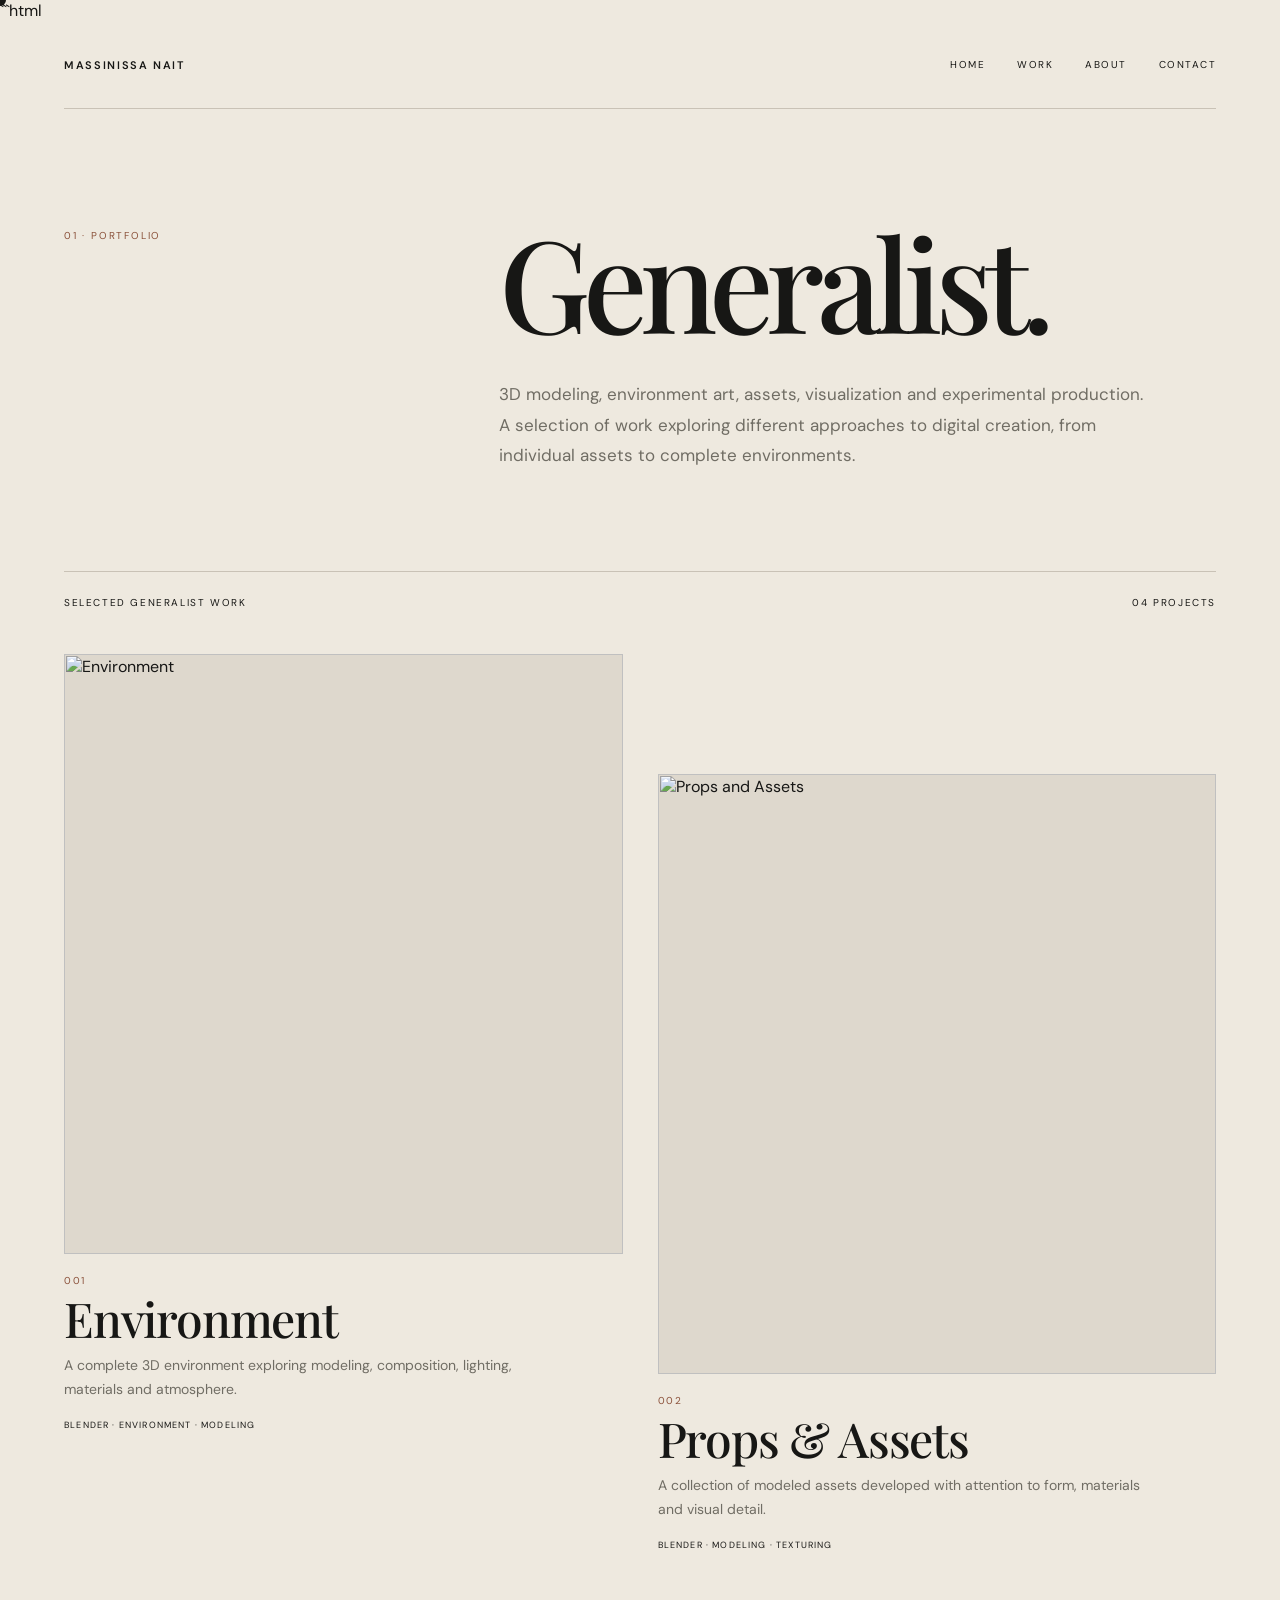
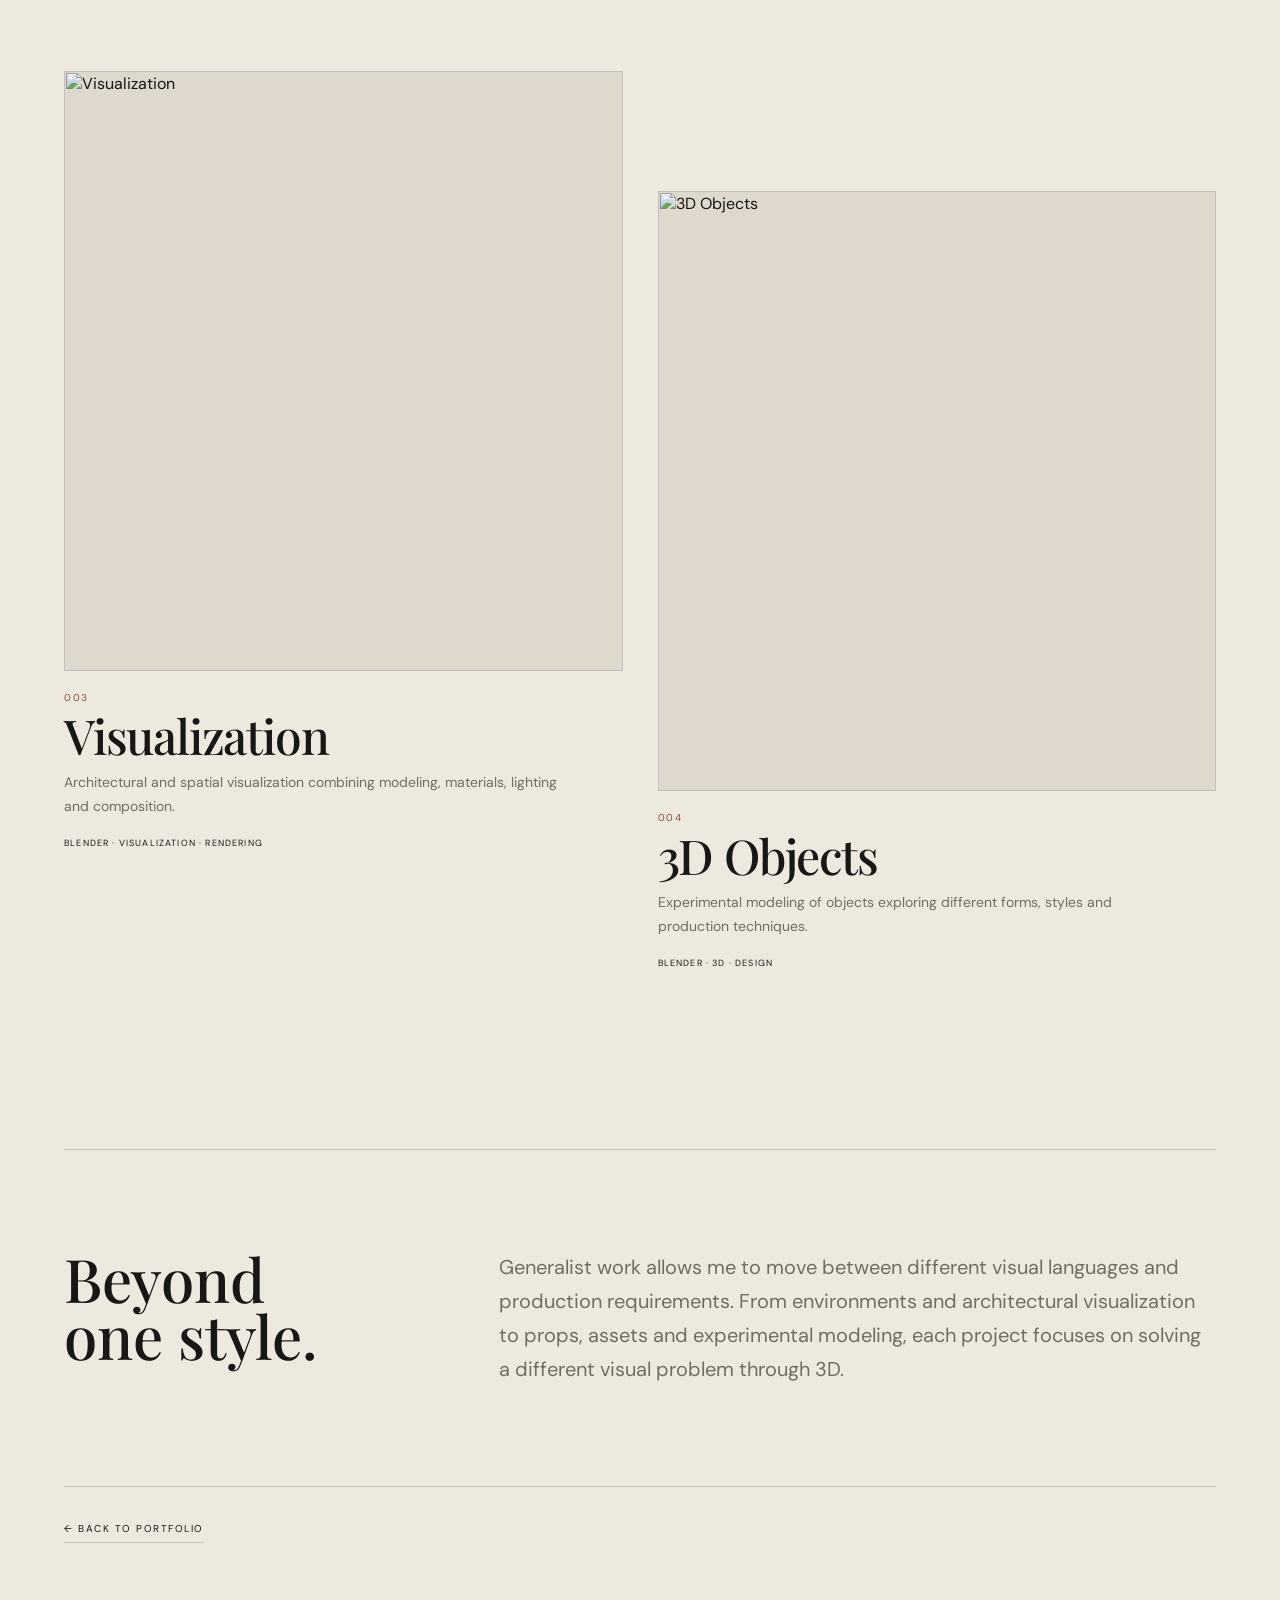
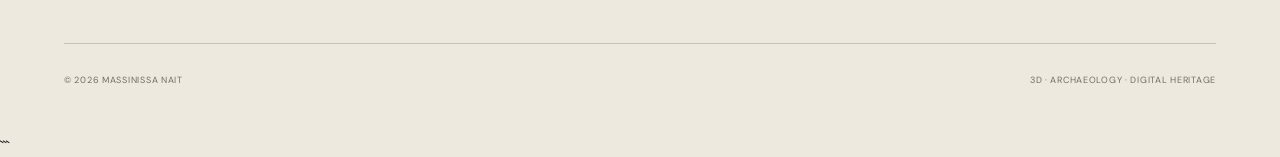
==== generalist.html @ 4fa867db "Add files via upload" ====
```html
<!DOCTYPE html>
<html lang="en">

<head>
<meta charset="UTF-8">
<meta name="viewport" content="width=device-width, initial-scale=1.0">

<title>Generalist — Massinissa Nait</title>

<link rel="preconnect" href="https://fonts.googleapis.com">
<link rel="preconnect" href="https://fonts.gstatic.com" crossorigin>

<link
    href="https://fonts.googleapis.com/css2?family=DM+Sans:wght@400;500;600&family=Playfair+Display:wght@500;600&display=swap"
    rel="stylesheet"
>

<style>

/* =========================================================
   ROOT
========================================================= */

:root {
    --paper: #eee9df;
    --ink: #171715;
    --muted: #706d64;
    --line: #c9c2b6;
    --accent: #8a5039;
}


/* =========================================================
   RESET
========================================================= */

* {
    margin: 0;
    padding: 0;
    box-sizing: border-box;
}

html {
    scroll-behavior: smooth;
}

body {
    background: var(--paper);
    color: var(--ink);
    font-family: "DM Sans", sans-serif;
    overflow-x: hidden;
}

a {
    color: inherit;
    text-decoration: none;
}


/* =========================================================
   PAGE REVEAL
========================================================= */

body::before {
    content: "";
    position: fixed;
    inset: 0;
    background: var(--ink);
    z-index: 9999;
    pointer-events: none;
    animation:
        pageReveal 1.1s cubic-bezier(.77,0,.18,1)
        forwards;
}

@keyframes pageReveal {

    from {
        transform: translateY(0);
    }

    to {
        transform: translateY(-100%);
    }

}


/* =========================================================
   CONTAINER
========================================================= */

.container {
    width: min(1280px, 90%);
    margin: auto;
}


/* =========================================================
   HEADER
========================================================= */

header {
    height: 88px;
    display: flex;
    align-items: center;
    justify-content: space-between;
    border-bottom: 1px solid var(--line);
}

.logo {
    font-size: 11px;
    font-weight: 600;
    letter-spacing: .15em;
    text-transform: uppercase;
}

.navigation {
    display: flex;
    gap: 32px;
}

.navigation a {
    position: relative;
    font-size: 10px;
    letter-spacing: .15em;
    text-transform: uppercase;
}

.navigation a::after {
    content: "";
    position: absolute;
    left: 0;
    bottom: -7px;
    width: 0;
    height: 1px;
    background: var(--accent);
    transition: width .3s ease;
}

.navigation a:hover::after {
    width: 100%;
}


/* =========================================================
   PAGE INTRO
========================================================= */

.page-intro {
    padding: 120px 0 100px;
    display: grid;
    grid-template-columns: 1fr 2fr;
    gap: 6vw;
}

.page-number {
    color: var(--accent);
    font-size: 10px;
    letter-spacing: .18em;
    text-transform: uppercase;
}

.page-intro-content {
    max-width: 850px;
}

.page-title {
    font-family: "Playfair Display", serif;
    font-size: clamp(70px, 10vw, 145px);
    font-weight: 500;
    line-height: .82;
    letter-spacing: -.06em;
}

.page-description {
    max-width: 650px;
    margin-top: 45px;
    color: var(--muted);
    font-size: 17px;
    line-height: 1.8;
}


/* =========================================================
   PROJECT SECTION HEADER
========================================================= */

.section-header {
    border-top: 1px solid var(--line);
    padding: 24px 0 45px;
    display: flex;
    justify-content: space-between;
    gap: 30px;
}

.section-header span {
    font-size: 10px;
    letter-spacing: .16em;
    text-transform: uppercase;
}


/* =========================================================
   PROJECT GRID
========================================================= */

.projects {
    display: grid;
    grid-template-columns: repeat(2, 1fr);
    column-gap: 35px;
    row-gap: 120px;
    margin-bottom: 180px;
}


/* =========================================================
   PROJECT
========================================================= */

.project {
    position: relative;
}


/* Asymmetric desktop layout */

.project:nth-child(even) {
    margin-top: 120px;
}


/* =========================================================
   PROJECT IMAGE
========================================================= */

.project-image {
    position: relative;
    width: 100%;
    height: 600px;
    overflow: hidden;
    background: #ded8cd;
}

.project-image img {
    display: block;
    width: 100%;
    height: 100%;
    object-fit: cover;

    filter: saturate(.72);

    transition:
        transform 1.2s cubic-bezier(.2,.7,.2,1),
        filter .7s ease;
}

.project:hover .project-image img {
    transform: scale(1.045);
    filter: saturate(1);
}


/* =========================================================
   PROJECT OVERLAY
========================================================= */

.project-overlay {
    position: absolute;
    inset: 0;

    display: flex;
    align-items: flex-end;
    justify-content: flex-end;

    padding: 25px;

    background:
        linear-gradient(
            to bottom,
            transparent 50%,
            rgba(0,0,0,.45)
        );

    opacity: 0;

    transition: opacity .4s ease;
}

.project:hover .project-overlay {
    opacity: 1;
}

.view-button {
    padding: 12px 17px;
    background: var(--paper);

    font-size: 9px;
    letter-spacing: .14em;
    text-transform: uppercase;
}


/* =========================================================
   PROJECT INFO
========================================================= */

.project-info {
    padding-top: 20px;
}

.project-number {
    color: var(--accent);
    font-size: 10px;
    letter-spacing: .16em;
}

.project-title {
    margin-top: 7px;

    font-family: "Playfair Display", serif;

    font-size: 48px;
    font-weight: 500;
    line-height: 1;

    letter-spacing: -.025em;
}

.project-description {
    max-width: 500px;

    margin-top: 12px;

    color: var(--muted);

    font-size: 14px;
    line-height: 1.7;
}

.project-tags {
    margin-top: 18px;

    font-size: 9px;
    letter-spacing: .13em;

    text-transform: uppercase;
}


/* =========================================================
   PROJECT DETAIL
========================================================= */

.project-details {
    border-top: 1px solid var(--line);

    padding: 100px 0;

    display: grid;
    grid-template-columns: 1fr 2fr;
    gap: 6vw;
}

.project-details h2 {
    font-family: "Playfair Display", serif;

    font-size: 60px;
    font-weight: 500;

    line-height: .95;
}

.project-details p {
    max-width: 750px;

    font-size: 20px;
    line-height: 1.7;

    color: var(--muted);
}


/* =========================================================
   BACK
========================================================= */

.back-section {
    border-top: 1px solid var(--line);

    padding: 35px 0 100px;
}

.back-link {
    display: inline-block;

    font-size: 10px;
    letter-spacing: .15em;

    text-transform: uppercase;

    border-bottom: 1px solid var(--line);

    padding-bottom: 7px;

    transition:
        color .25s ease,
        border-color .25s ease;
}

.back-link:hover {
    color: var(--accent);
    border-color: var(--accent);
}


/* =========================================================
   FOOTER
========================================================= */

footer {
    border-top: 1px solid var(--line);

    padding: 30px 0 50px;

    display: flex;
    justify-content: space-between;

    color: var(--muted);

    font-size: 9px;
    letter-spacing: .08em;

    text-transform: uppercase;
}


/* =========================================================
   CUSTOM CURSOR
========================================================= */

.cursor {
    position: fixed;

    left: 0;
    top: 0;

    width: 12px;
    height: 12px;

    border-radius: 50%;

    background: var(--ink);

    pointer-events: none;

    z-index: 9998;

    transform: translate(-50%, -50%);

    transition:
        width .25s ease,
        height .25s ease,
        background .25s ease;
}

.cursor.active {
    width: 60px;
    height: 60px;

    background: var(--accent);

    mix-blend-mode: multiply;
}


/* =========================================================
   TABLET
========================================================= */

@media (max-width: 1000px) {

    .container {
        width: 92%;
    }

    .page-intro {
        gap: 4vw;
    }

    .page-title {
        font-size: clamp(65px, 9vw, 110px);
    }

    .project-image {
        height: 500px;
    }

    .project-title {
        font-size: 42px;
    }

}


/* =========================================================
   MOBILE
========================================================= */

@media (max-width: 800px) {

    .container {
        width: calc(100% - 36px);
    }


    /* -----------------------------------------------------
       HEADER
    ----------------------------------------------------- */

    header {
        height: auto;
        min-height: 70px;

        padding: 16px 0;

        align-items: center;

        gap: 18px;
    }

    .logo {
        font-size: 10px;
        letter-spacing: .12em;

        white-space: nowrap;
    }

    .navigation {
        gap: 14px;

        flex-wrap: wrap;
        justify-content: flex-end;
    }

    .navigation a {
        font-size: 8px;
        letter-spacing: .11em;
    }

    .navigation a::after {
        display: none;
    }


    /* -----------------------------------------------------
       PAGE INTRO
    ----------------------------------------------------- */

    .page-intro {

        padding: 68px 0 70px;

        display: grid;

        grid-template-columns: 1fr;

        gap: 28px;
    }

    .page-number {
        font-size: 9px;
        letter-spacing: .16em;
    }

    .page-title {

        font-size: clamp(62px, 19vw, 92px);

        line-height: .82;

        letter-spacing: -.065em;

        max-width: 100%;

        word-break: normal;
    }

    .page-description {

        margin-top: 32px;

        max-width: 100%;

        font-size: 15px;

        line-height: 1.75;
    }


    /* -----------------------------------------------------
       SECTION HEADER
    ----------------------------------------------------- */

    .section-header {

        padding: 20px 0 30px;

        flex-direction: column;

        gap: 8px;
    }

    .section-header span {

        font-size: 8px;

        letter-spacing: .13em;
    }

    .section-header span:last-child {
        color: var(--muted);
    }


    /* -----------------------------------------------------
       PROJECT GRID
    ----------------------------------------------------- */

    .projects {

        grid-template-columns: 1fr;

        row-gap: 72px;

        margin-bottom: 100px;
    }


    /* Remove desktop asymmetry */

    .project:nth-child(even) {
        margin-top: 0;
    }


    /* -----------------------------------------------------
       PROJECT IMAGE
    ----------------------------------------------------- */

    .project-image {

        width: 100%;

        height: auto;

        aspect-ratio: 4 / 5;

        min-height: 0;
    }

    .project-image img {

        filter: saturate(.78);

        transition:
            transform .8s cubic-bezier(.2,.7,.2,1),
            filter .5s ease;
    }


    /* -----------------------------------------------------
       TOUCH / MOBILE VIEW BUTTON
    ----------------------------------------------------- */

    .project-overlay {

        opacity: 1;

        padding: 16px;

        background:
            linear-gradient(
                to bottom,
                transparent 55%,
                rgba(0,0,0,.38)
            );

        pointer-events: none;
    }

    .view-button {

        padding: 11px 14px;

        font-size: 8px;

        letter-spacing: .13em;
    }


    /* -----------------------------------------------------
       PROJECT INFO
    ----------------------------------------------------- */

    .project-info {

        padding-top: 16px;
    }

    .project-number {

        font-size: 9px;

        letter-spacing: .15em;
    }

    .project-title {

        margin-top: 6px;

        font-size: clamp(34px, 10vw, 44px);

        line-height: .98;
    }

    .project-description {

        margin-top: 10px;

        font-size: 13px;

        line-height: 1.7;
    }

    .project-tags {

        margin-top: 15px;

        font-size: 8px;

        line-height: 1.7;

        letter-spacing: .11em;
    }


    /* -----------------------------------------------------
       PROJECT STATEMENT
    ----------------------------------------------------- */

    .project-details {

        padding: 70px 0;

        grid-template-columns: 1fr;

        gap: 30px;
    }

    .project-details h2 {

        font-size: clamp(45px, 14vw, 62px);

        line-height: .9;
    }

    .project-details p {

        font-size: 17px;

        line-height: 1.7;
    }


    /* -----------------------------------------------------
       BACK
    ----------------------------------------------------- */

    .back-section {

        padding: 25px 0 70px;
    }

    .back-link {

        font-size: 9px;

        letter-spacing: .13em;
    }


    /* -----------------------------------------------------
       FOOTER
    ----------------------------------------------------- */

    footer {

        flex-direction: column;

        gap: 13px;

        padding: 25px 0 40px;

        font-size: 8px;

        line-height: 1.6;
    }


    /* -----------------------------------------------------
       CURSOR
    ----------------------------------------------------- */

    .cursor {
        display: none;
    }

}


/* =========================================================
   SMALL PHONES
========================================================= */

@media (max-width: 480px) {

    .container {
        width: calc(100% - 28px);
    }

    header {

        min-height: 64px;

        padding: 14px 0;

        align-items: flex-start;
    }

    .logo {
        font-size: 9px;
        letter-spacing: .1em;
    }

    .navigation {

        gap: 8px 12px;

        max-width: 190px;
    }

    .navigation a {
        font-size: 7px;
    }


    .page-intro {

        padding: 58px 0 60px;

        gap: 25px;
    }

    .page-title {

        font-size: clamp(58px, 18vw, 78px);
    }

    .page-description {

        font-size: 14px;

        line-height: 1.7;

        margin-top: 28px;
    }


    .section-header {

        padding-bottom: 25px;
    }


    .projects {

        row-gap: 62px;

        margin-bottom: 80px;
    }


    .project-image {

        aspect-ratio: 4 / 5;
    }


    .project-overlay {

        padding: 12px;
    }

    .view-button {

        padding: 10px 12px;

        font-size: 7px;
    }


    .project-title {

        font-size: 34px;
    }

    .project-description {

        font-size: 12.5px;
    }

    .project-tags {

        font-size: 7px;
    }


    .project-details {

        padding: 60px 0;
    }

    .project-details h2 {

        font-size: 48px;
    }

    .project-details p {

        font-size: 16px;
    }


    footer {

        padding-bottom: 30px;
    }

}


/* =========================================================
   REDUCED MOTION
========================================================= */

@media (prefers-reduced-motion: reduce) {

    html {
        scroll-behavior: auto;
    }

    body::before {
        animation: none;
        transform: translateY(-100%);
    }

    .project-image img,
    .project-overlay,
    .cursor,
    .navigation a::after {
        transition: none;
    }

}

</style>
</head>


<body>

<div class="cursor"></div>

<div class="container">


<!-- =========================================================
     HEADER
========================================================= -->

<header>

    <a href="index.html" class="logo">
        MASSINISSA NAIT
    </a>

    <nav class="navigation">

        <a href="index.html">
            Home
        </a>

        <a href="#projects">
            Work
        </a>

        <a href="index.html#about">
            About
        </a>

        <a href="index.html#contact">
            Contact
        </a>

    </nav>

</header>


<!-- =========================================================
     PAGE INTRO
========================================================= -->

<section class="page-intro">

    <div>

        <div class="page-number">
            01 · Portfolio
        </div>

    </div>


    <div class="page-intro-content">

        <h1 class="page-title">
            Generalist.
        </h1>

        <p class="page-description">
            3D modeling, environment art, assets,
            visualization and experimental production.
            A selection of work exploring different
            approaches to digital creation, from
            individual assets to complete environments.
        </p>

    </div>

</section>


<!-- =========================================================
     PROJECTS
========================================================= -->

<section id="projects">

<div class="section-header">

    <span>
        Selected Generalist Work
    </span>

    <span>
        04 Projects
    </span>

</div>


<div class="projects">


<!-- =======================================================
     PROJECT 01
======================================================= -->

<article class="project">

    <a href="#">

        <div class="project-image">

            <img
                src="images/projects/Generalist/project_01/cover.jpg"
                alt="Environment"
                loading="lazy"
            >

            <div class="project-overlay">

                <div class="view-button">
                    View Project ↗
                </div>

            </div>

        </div>


        <div class="project-info">

            <div class="project-number">
                001
            </div>

            <h2 class="project-title">
                Environment
            </h2>

            <p class="project-description">
                A complete 3D environment exploring
                modeling, composition, lighting,
                materials and atmosphere.
            </p>

            <div class="project-tags">
                Blender · Environment · Modeling
            </div>

        </div>

    </a>

</article>


<!-- =======================================================
     PROJECT 02
======================================================= -->

<article class="project">

    <a href="#">

        <div class="project-image">

            <img
                src="images/projects/Generalist/project_02/cover.jpg"
                alt="Props and Assets"
                loading="lazy"
            >

            <div class="project-overlay">

                <div class="view-button">
                    View Project ↗
                </div>

            </div>

        </div>


        <div class="project-info">

            <div class="project-number">
                002
            </div>

            <h2 class="project-title">
                Props & Assets
            </h2>

            <p class="project-description">
                A collection of modeled assets
                developed with attention to form,
                materials and visual detail.
            </p>

            <div class="project-tags">
                Blender · Modeling · Texturing
            </div>

        </div>

    </a>

</article>


<!-- =======================================================
     PROJECT 03
======================================================= -->

<article class="project">

    <a href="#">

        <div class="project-image">

            <img
                src="images/projects/Generalist/project_03/cover.jpg"
                alt="Visualization"
                loading="lazy"
            >

            <div class="project-overlay">

                <div class="view-button">
                    View Project ↗
                </div>

            </div>

        </div>


        <div class="project-info">

            <div class="project-number">
                003
            </div>

            <h2 class="project-title">
                Visualization
            </h2>

            <p class="project-description">
                Architectural and spatial visualization
                combining modeling, materials,
                lighting and composition.
            </p>

            <div class="project-tags">
                Blender · Visualization · Rendering
            </div>

        </div>

    </a>

</article>


<!-- =======================================================
     PROJECT 04
======================================================= -->

<article class="project">

    <a href="#">

        <div class="project-image">

            <img
                src="images/projects/Generalist/project_04/cover.jpg"
                alt="3D Objects"
                loading="lazy"
            >

            <div class="project-overlay">

                <div class="view-button">
                    View Project ↗
                </div>

            </div>

        </div>


        <div class="project-info">

            <div class="project-number">
                004
            </div>

            <h2 class="project-title">
                3D Objects
            </h2>

            <p class="project-description">
                Experimental modeling of objects
                exploring different forms, styles
                and production techniques.
            </p>

            <div class="project-tags">
                Blender · 3D · Design
            </div>

        </div>

    </a>

</article>


</div>

</section>


<!-- =========================================================
     SHORT STATEMENT
========================================================= -->

<section class="project-details">

    <h2>
        Beyond<br>
        one style.
    </h2>

    <p>
        Generalist work allows me to move between
        different visual languages and production
        requirements.

        From environments and architectural
        visualization to props, assets and
        experimental modeling, each project
        focuses on solving a different visual
        problem through 3D.
    </p>

</section>


<!-- =========================================================
     BACK
========================================================= -->

<section class="back-section">

    <a
        href="index.html"
        class="back-link"
    >
        ← Back to Portfolio
    </a>

</section>


<!-- =========================================================
     FOOTER
========================================================= -->

<footer>

    <span>
        © 2026 Massinissa Nait
    </span>

    <span>
        3D · Archaeology · Digital Heritage
    </span>

</footer>


</div>


<!-- =========================================================
     JAVASCRIPT
========================================================= -->

<script>

/* =========================================================
   CUSTOM CURSOR
========================================================= */

const cursor = document.querySelector(".cursor");


/* Don't run cursor logic on touch devices */

const hasFinePointer =
    window.matchMedia("(pointer: fine)").matches;


/* Move cursor */

if (hasFinePointer) {

    window.addEventListener("mousemove", event => {

        cursor.style.left =
            event.clientX + "px";

        cursor.style.top =
            event.clientY + "px";

    });


    /* =====================================================
       CURSOR INTERACTION
    ===================================================== */

    function setupCursor() {

        const interactive =
            document.querySelectorAll(
                "a, .project-image"
            );

        interactive.forEach(element => {

            element.addEventListener(
                "mouseenter",
                () => {

                    cursor.classList.add("active");

                }
            );


            element.addEventListener(
                "mouseleave",
                () => {

                    cursor.classList.remove("active");

                }
            );

        });

    }

    setupCursor();

}

</script>


</body>
</html>
```
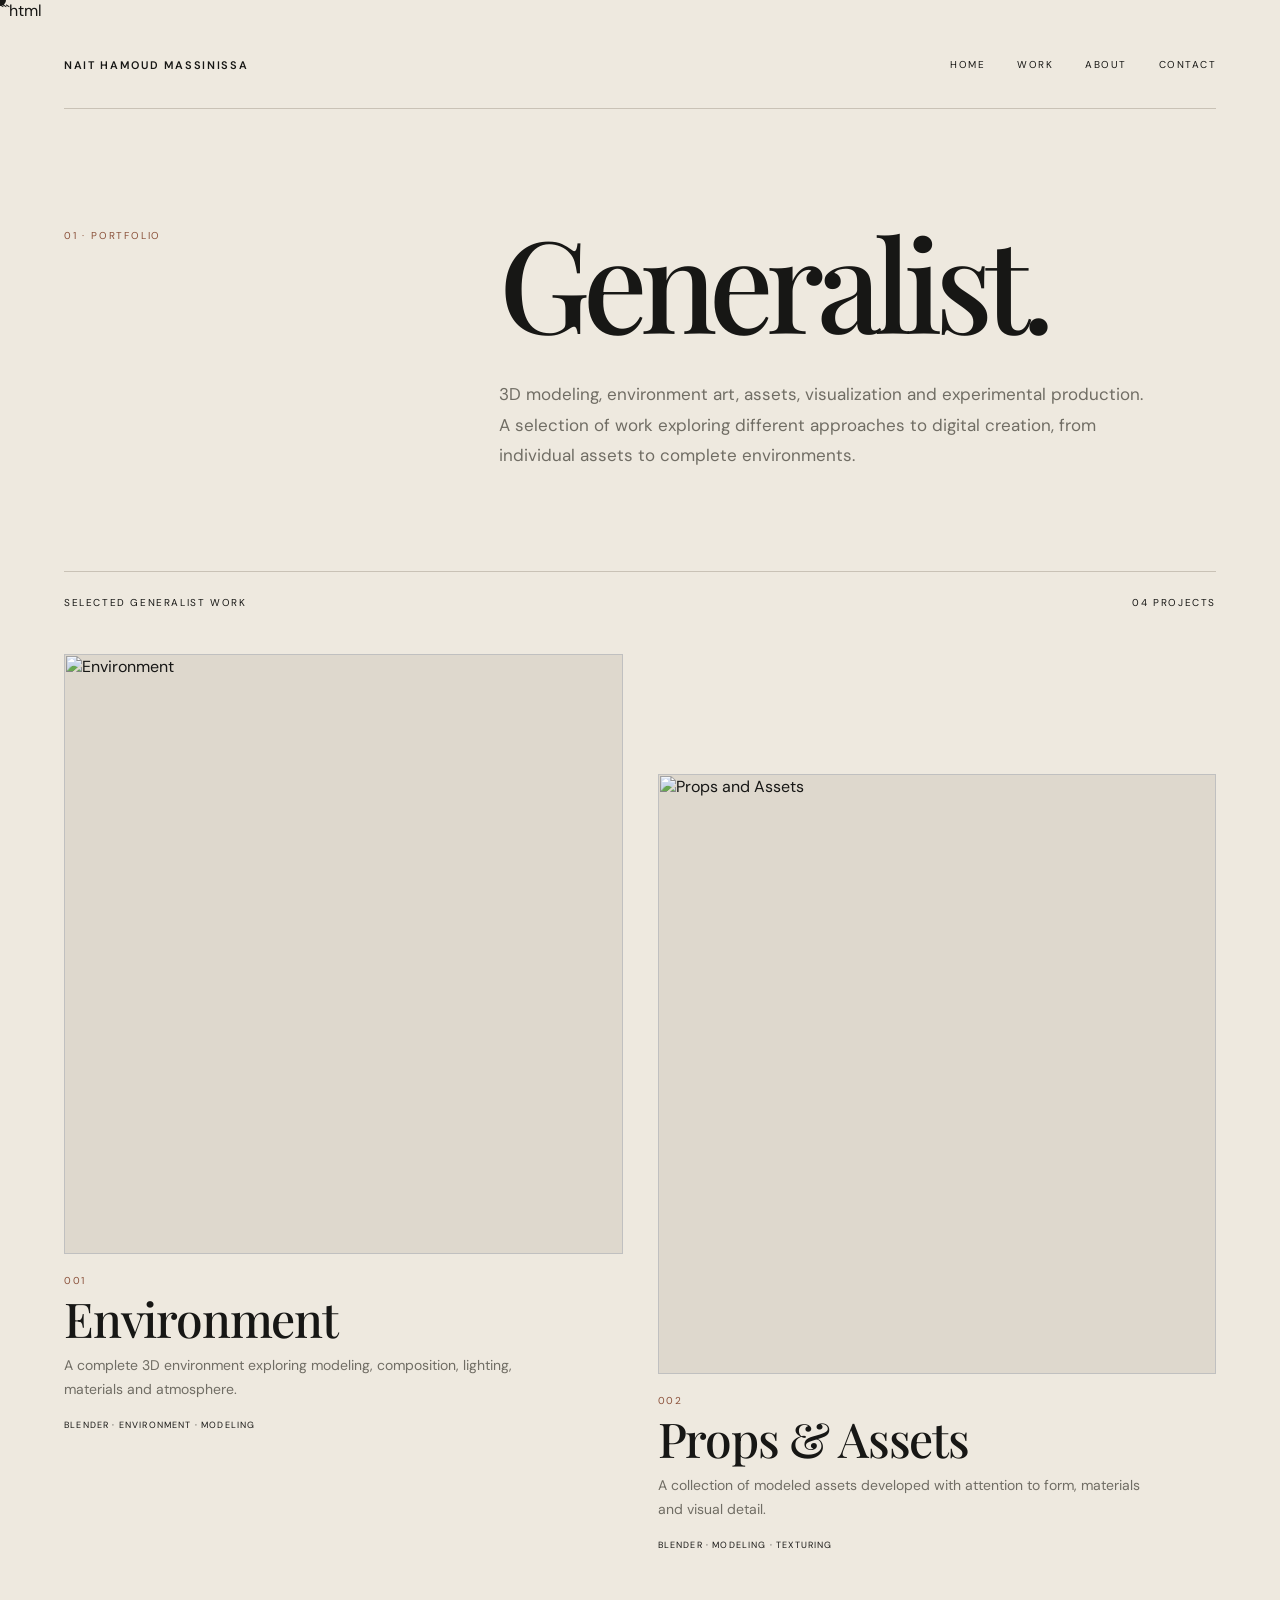
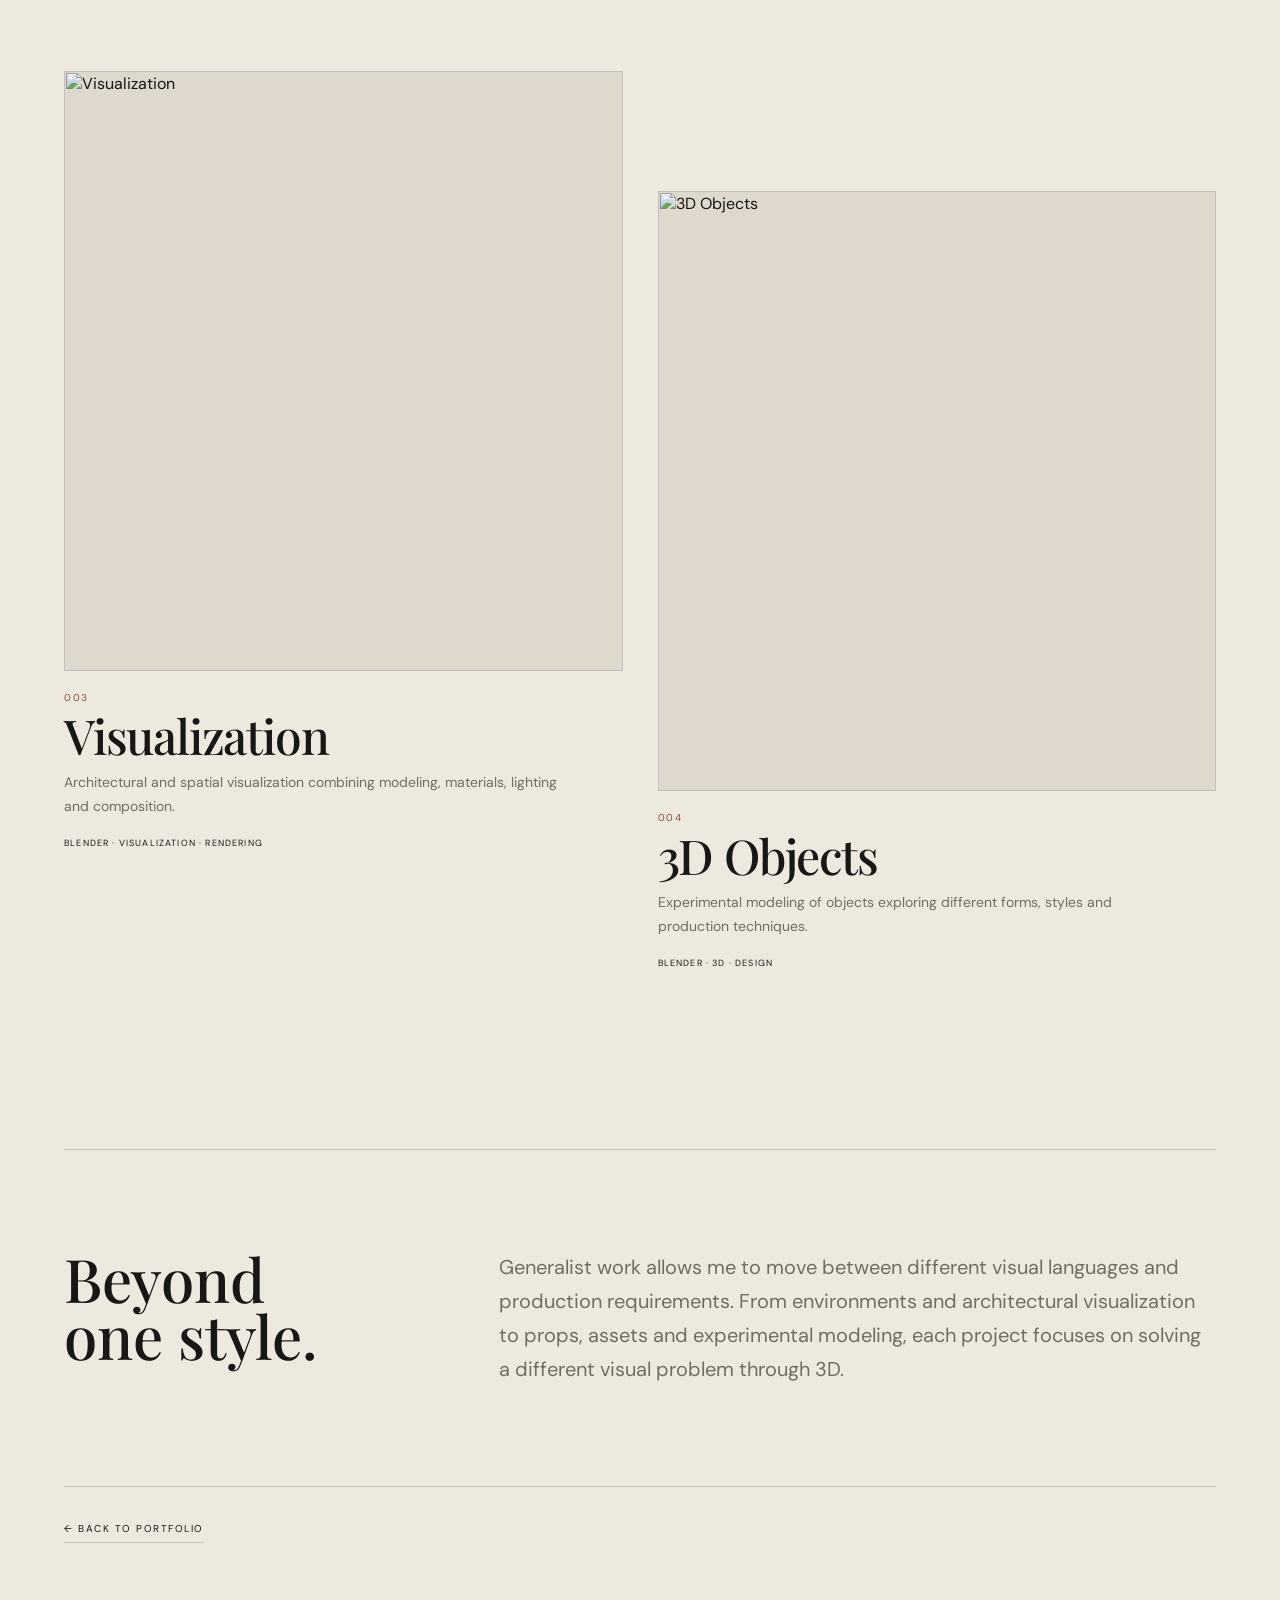
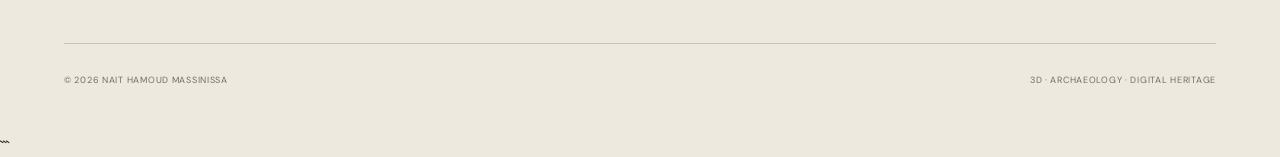
==== commit 47fdb26f: "Update generalist.html" ====
--- a/generalist.html
+++ b/generalist.html
@@ -6,7 +6,7 @@
 <meta charset="UTF-8">
 <meta name="viewport" content="width=device-width, initial-scale=1.0">
 
-<title>Generalist — Massinissa Nait</title>
+<title>Generalist — NAIT HAMOUD Massinissa</title>
 
 <link rel="preconnect" href="https://fonts.googleapis.com">
 <link rel="preconnect" href="https://fonts.gstatic.com" crossorigin>
@@ -993,7 +993,7 @@
 <header>
 
     <a href="index.html" class="logo">
-        MASSINISSA NAIT
+         NAIT HAMOUD Massinissa
     </a>
 
     <nav class="navigation">
@@ -1345,7 +1345,7 @@
 <footer>
 
     <span>
-        © 2026 Massinissa Nait
+        © 2026  NAIT HAMOUD Massinissa
     </span>
 
     <span>
